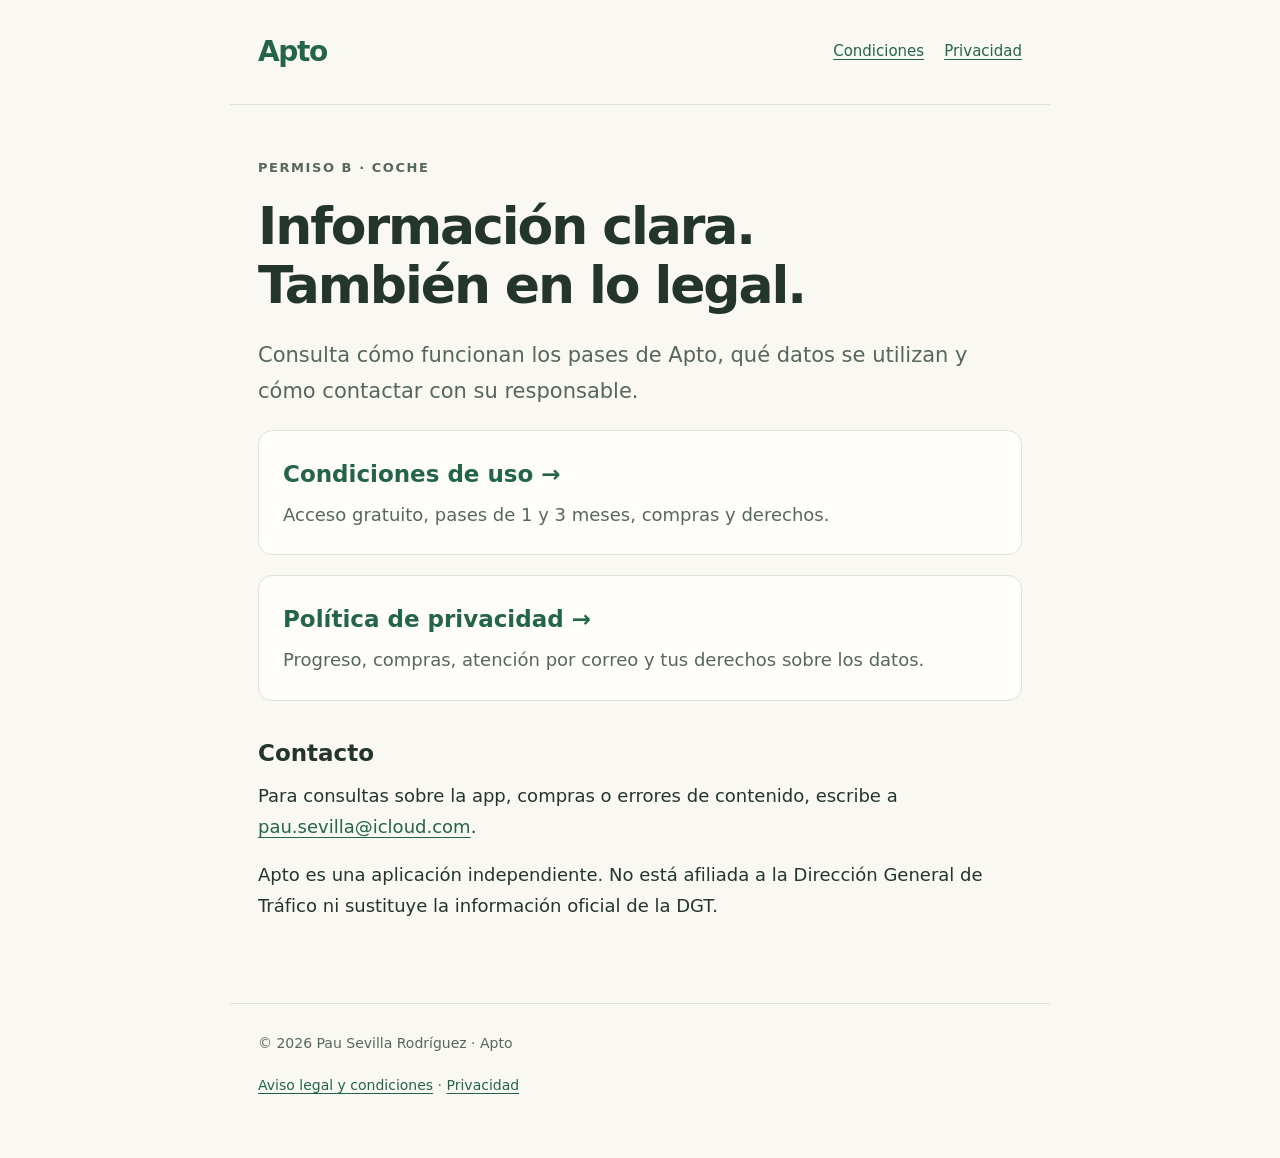
==== index.html @ 0a7f7767 "Publicar Condiciones y Privacidad de Apto (PRD 4.12, 6.11, 8)" ====
<!doctype html>
<html lang="es">
<head>
  <meta charset="utf-8">
  <meta name="viewport" content="width=device-width, initial-scale=1">
  <meta name="description" content="Condiciones de uso, privacidad y contacto de Apto, la app para preparar el teórico del permiso B.">
  <title>Apto · Información legal y contacto</title>
  <link rel="stylesheet" href="estilos.css">
</head>
<body>
  <a class="skip" href="#contenido">Ir al contenido</a>
  <header><a class="brand" href="index.html">Apto</a><nav aria-label="Información legal"><a href="condiciones.html">Condiciones</a><a href="privacidad.html">Privacidad</a></nav></header>
  <main id="contenido">
    <p class="eyebrow">Permiso B · coche</p>
    <h1>Información clara.<br>También en lo legal.</h1>
    <p class="intro">Consulta cómo funcionan los pases de Apto, qué datos se utilizan y cómo contactar con su responsable.</p>
    <a class="card" href="condiciones.html"><strong>Condiciones de uso →</strong><span>Acceso gratuito, pases de 1 y 3 meses, compras y derechos.</span></a>
    <a class="card" href="privacidad.html"><strong>Política de privacidad →</strong><span>Progreso, compras, atención por correo y tus derechos sobre los datos.</span></a>
    <h2>Contacto</h2>
    <p>Para consultas sobre la app, compras o errores de contenido, escribe a <a href="mailto:pau.sevilla@icloud.com">pau.sevilla@icloud.com</a>.</p>
    <p>Apto es una aplicación independiente. No está afiliada a la Dirección General de Tráfico ni sustituye la información oficial de la DGT.</p>
  </main>
  <footer><p>© 2026 Pau Sevilla Rodríguez · Apto</p><p><a href="condiciones.html">Aviso legal y condiciones</a> · <a href="privacidad.html">Privacidad</a></p></footer>
</body>
</html>
---- estilos.css ----
:root { color-scheme: light dark; --paper: #faf8f3; --ink: #23352c; --muted: #57675c; --line: #dce3d9; --accent: #246548; --card: #fffefa; }
* { box-sizing: border-box; }
body { margin: 0; background: var(--paper); color: var(--ink); font: 18px/1.7 system-ui, sans-serif; }
a { color: var(--accent); text-underline-offset: .2em; overflow-wrap: anywhere; }
a:focus-visible { outline: 3px solid var(--accent); outline-offset: 5px; }
.skip { position: absolute; left: 1rem; top: -100px; background: var(--card); padding: .5rem; }
.skip:focus { top: 1rem; }
header, main, footer { max-width: 820px; margin: auto; padding: 28px 28px; }
header { display: flex; align-items: center; justify-content: space-between; gap: 20px; border-bottom: 1px solid var(--line); }
.brand { font-size: 28px; font-weight: 800; letter-spacing: -.05em; text-decoration: none; }
nav { display: flex; flex-wrap: wrap; gap: 8px 20px; font-size: 15px; }
nav a[aria-current="page"] { font-weight: 700; }
main { padding-top: 52px; padding-bottom: 64px; }
.eyebrow { font-size: 13px; font-weight: 700; text-transform: uppercase; letter-spacing: .12em; color: var(--muted); }
h1 { font-size: clamp(34px, 7vw, 52px); line-height: 1.15; letter-spacing: -.04em; margin: 12px 0 22px; }
h2 { font-size: 23px; line-height: 1.3; margin: 38px 0 12px; }
p, ul { margin: 0 0 18px; }
li { margin-bottom: 8px; }
.intro { font-size: 21px; color: var(--muted); }
.date { font-size: 14px; color: var(--muted); }
.card { display: block; background: var(--card); border: 1px solid var(--line); border-radius: 14px; padding: 24px; margin: 20px 0; text-decoration: none; }
.card strong { display: block; font-size: 23px; margin-bottom: 6px; }
.card span { display: block; color: var(--muted); }
.note { padding: 16px 20px; border-left: 4px solid var(--accent); background: var(--card); }
address { font-style: normal; }
footer { border-top: 1px solid var(--line); color: var(--muted); font-size: 14px; padding-bottom: 42px; }
@media (max-width: 480px) { header, main, footer { padding-left: 20px; padding-right: 20px; } header { align-items: flex-start; flex-direction: column; gap: 8px; } main { padding-top: 36px; } }
@media (prefers-color-scheme: dark) { :root { --paper: #18241e; --ink: #edf2eb; --muted: #b7c6bb; --line: #3a4c40; --accent: #92d5ac; --card: #202f26; } }
@media print { header, nav, footer, .skip { display: none; } body { background: white; color: black; font-size: 11pt; } main { max-width: none; padding: 0; } a { color: inherit; } }
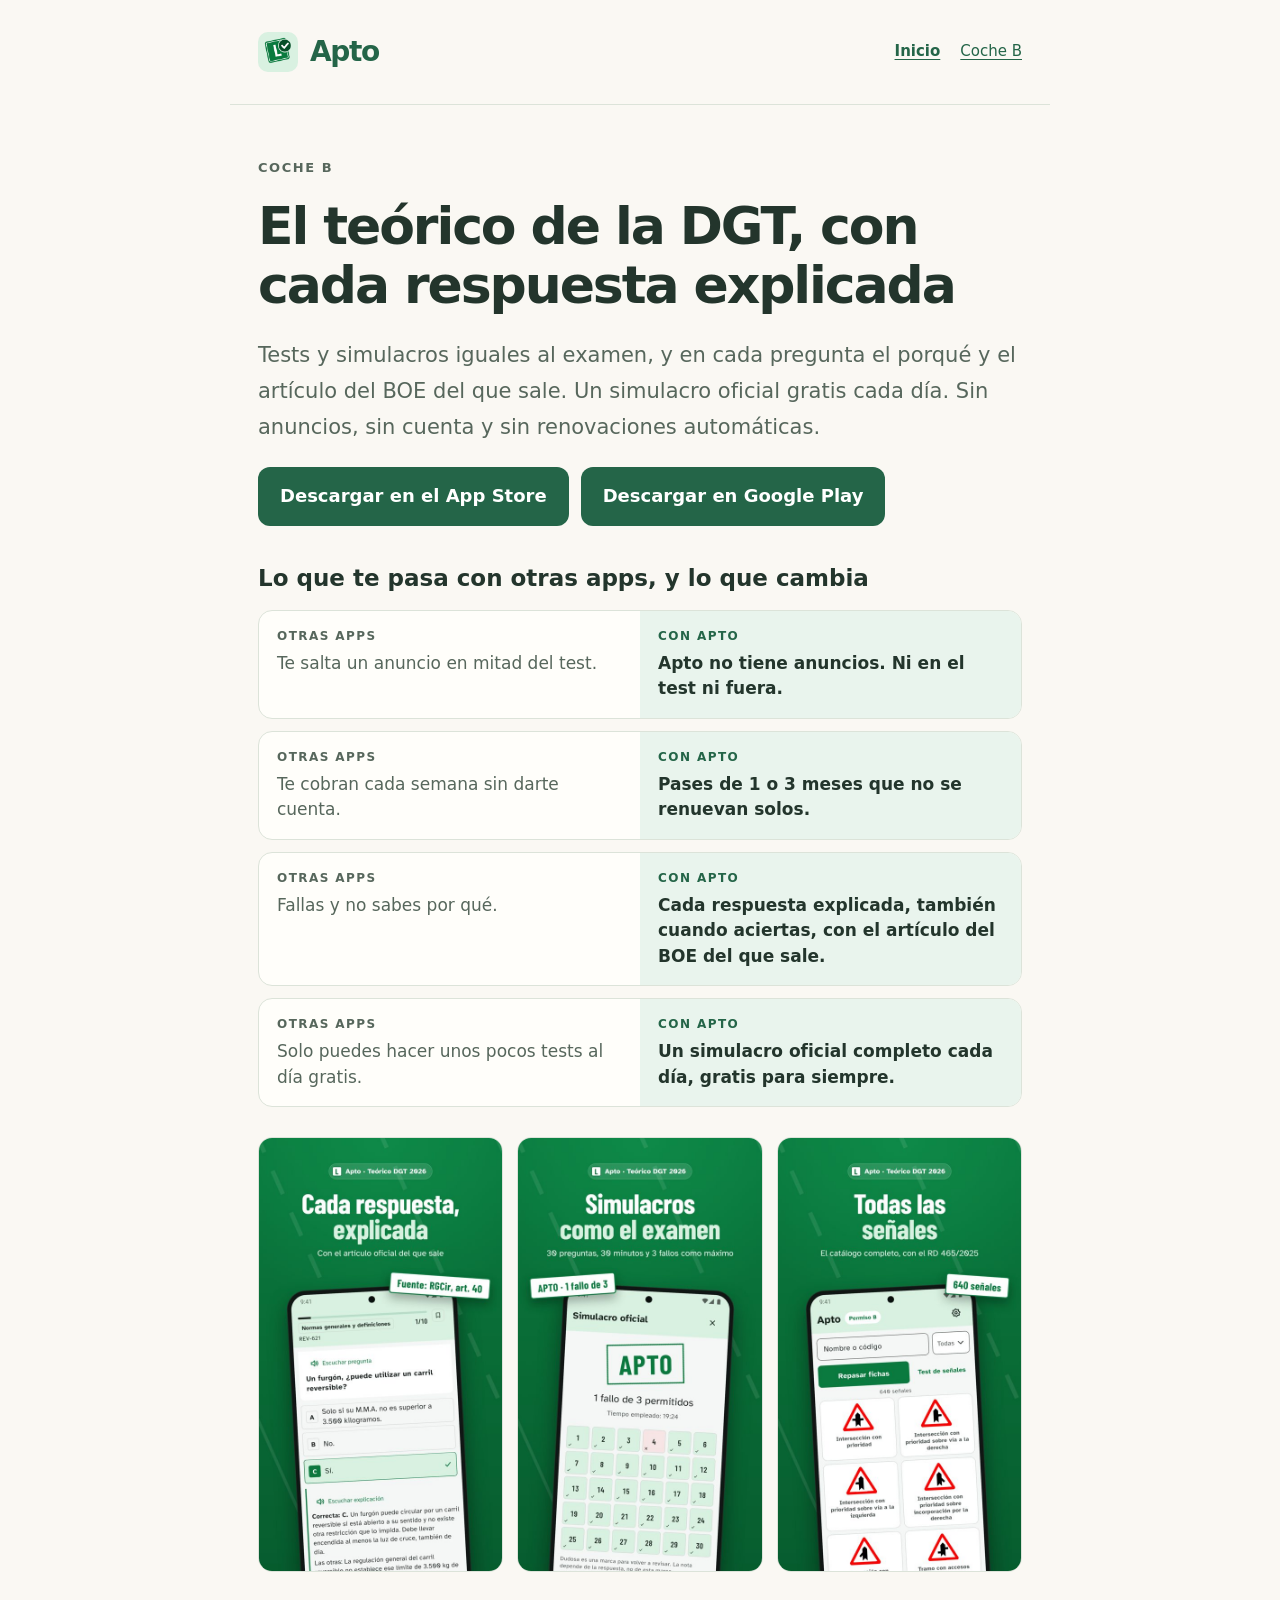
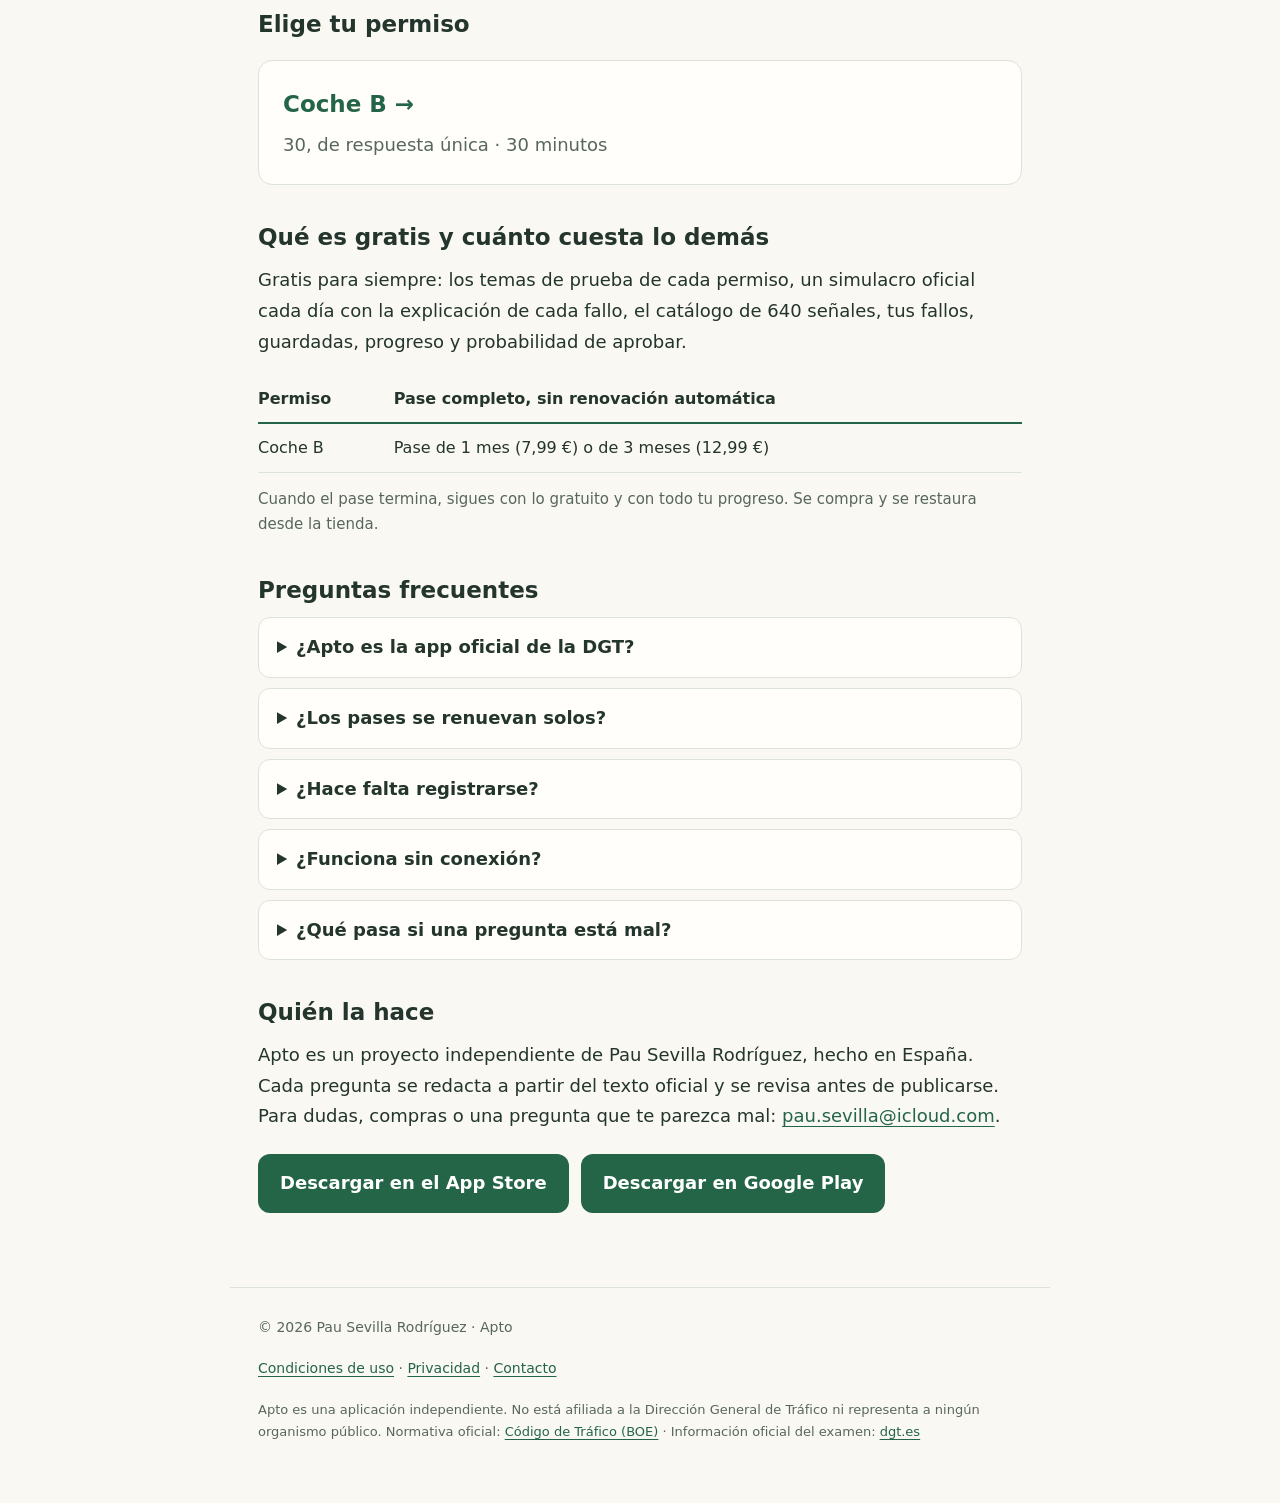
==== commit 389bb9ec: "Portada de producto, pagina del permiso B, sitemap y verificacion de Search Console" ====
--- a/index.html
+++ b/index.html
@@ -3,23 +3,79 @@
 <head>
   <meta charset="utf-8">
   <meta name="viewport" content="width=device-width, initial-scale=1">
-  <meta name="description" content="Condiciones de uso, privacidad y contacto de Apto, la app para preparar el teórico del permiso B.">
-  <title>Apto · Información legal y contacto</title>
+  <meta name="description" content="Test del examen teórico de la DGT del permiso B con más de 1.500 preguntas explicadas y su artículo del BOE. Un simulacro oficial gratis cada día. Sin anuncios, sin cuenta y sin renovación automática.">
+  <title>Apto: test del teórico DGT 2026 con cada respuesta explicada</title>
+  <link rel="canonical" href="https://pausiete7.github.io/apto-legal/">
+  <meta property="og:type" content="website">
+  <meta property="og:site_name" content="Apto">
+  <meta property="og:locale" content="es_ES">
+  <meta property="og:title" content="Apto: test del teórico DGT 2026 con cada respuesta explicada">
+  <meta property="og:description" content="Test del examen teórico de la DGT del permiso B con más de 1.500 preguntas explicadas y su artículo del BOE. Un simulacro oficial gratis cada día. Sin anuncios, sin cuenta y sin renovación automática.">
+  <meta property="og:url" content="https://pausiete7.github.io/apto-legal/">
+  <meta property="og:image" content="https://pausiete7.github.io/apto-legal/og.png">
+  <meta property="og:image:width" content="1024">
+  <meta property="og:image:height" content="500">
+  <meta name="twitter:card" content="summary_large_image">
+  <meta name="apple-itunes-app" content="app-id=6813851821">
+  <link rel="icon" href="icono.png">
+  <link rel="apple-touch-icon" href="icono.png">
   <link rel="stylesheet" href="estilos.css">
+  <script type="application/ld+json">{"@context": "https://schema.org", "@type": "MobileApplication", "name": "Apto: Teorico DGT 2026", "operatingSystem": "iOS, Android", "applicationCategory": "EducationalApplication", "inLanguage": "es", "description": "Test del examen teórico de la DGT del permiso B con más de 1.500 preguntas explicadas y su artículo del BOE. Un simulacro oficial gratis cada día. Sin anuncios, sin cuenta y sin renovación automática.", "url": "https://pausiete7.github.io/apto-legal/", "image": "https://pausiete7.github.io/apto-legal/icono.png", "author": {"@type": "Person", "name": "Pau Sevilla Rodríguez"}, "offers": {"@type": "Offer", "price": "0", "priceCurrency": "EUR"}, "sameAs": ["https://apps.apple.com/es/app/id6813851821", "https://play.google.com/store/apps/details?id=es.impulsit.apto"]}</script>
+  <script type="application/ld+json">{"@context": "https://schema.org", "@type": "FAQPage", "mainEntity": [{"@type": "Question", "name": "¿Apto es la app oficial de la DGT?", "acceptedAnswer": {"@type": "Answer", "text": "No. Apto es una aplicación independiente, sin relación con la Dirección General de Tráfico. Las preguntas se basan en la normativa oficial publicada en el BOE y cada una cita su fuente."}}, {"@type": "Question", "name": "¿Los pases se renuevan solos?", "acceptedAnswer": {"@type": "Answer", "text": "No. Pagas una vez un pase de 1 o 3 meses y, cuando termina, sigues con lo gratuito y con todo tu progreso. No hay suscripción semanal ni cargos sorpresa."}}, {"@type": "Question", "name": "¿Hace falta registrarse?", "acceptedAnswer": {"@type": "Answer", "text": "No. Apto no pide correo, teléfono ni DNI. Abres la app y empiezas."}}, {"@type": "Question", "name": "¿Funciona sin conexión?", "acceptedAnswer": {"@type": "Answer", "text": "Sí. Todas las preguntas, explicaciones y señales van dentro de la app; puedes estudiar en el metro o sin cobertura."}}, {"@type": "Question", "name": "¿Qué pasa si una pregunta está mal?", "acceptedAnswer": {"@type": "Answer", "text": "La reportas desde la propia pregunta. Se revisa, se corrige en el paquete del martes siguiente y en la app ves cuándo se ha corregido."}}]}</script>
 </head>
 <body>
   <a class="skip" href="#contenido">Ir al contenido</a>
-  <header><a class="brand" href="index.html">Apto</a><nav aria-label="Información legal"><a href="condiciones.html">Condiciones</a><a href="privacidad.html">Privacidad</a></nav></header>
+  <header><a class="brand" href="index.html"><img src="icono.png" alt="" width="40" height="40">Apto</a><nav aria-label="Secciones"><a href="index.html" aria-current="page">Inicio</a><a href="test-dgt-permiso-b/">Coche B</a></nav></header>
   <main id="contenido">
-    <p class="eyebrow">Permiso B · coche</p>
-    <h1>Información clara.<br>También en lo legal.</h1>
-    <p class="intro">Consulta cómo funcionan los pases de Apto, qué datos se utilizan y cómo contactar con su responsable.</p>
-    <a class="card" href="condiciones.html"><strong>Condiciones de uso →</strong><span>Acceso gratuito, pases de 1 y 3 meses, compras y derechos.</span></a>
-    <a class="card" href="privacidad.html"><strong>Política de privacidad →</strong><span>Progreso, compras, atención por correo y tus derechos sobre los datos.</span></a>
-    <h2>Contacto</h2>
-    <p>Para consultas sobre la app, compras o errores de contenido, escribe a <a href="mailto:pau.sevilla@icloud.com">pau.sevilla@icloud.com</a>.</p>
-    <p>Apto es una aplicación independiente. No está afiliada a la Dirección General de Tráfico ni sustituye la información oficial de la DGT.</p>
+    <section class="hero">
+      <p class="eyebrow">Coche B</p>
+      <h1>El teórico de la DGT, con cada respuesta explicada</h1>
+      <p class="intro">Tests y simulacros iguales al examen, y en cada pregunta el porqué y el artículo del BOE del que sale. Un simulacro oficial gratis cada día. Sin anuncios, sin cuenta y sin renovaciones automáticas.</p>
+      <p class="tiendas"><a class="tienda" href="https://apps.apple.com/es/app/id6813851821?pt=913289&amp;ct=web&amp;mt=8">Descargar en el App Store</a><a class="tienda" href="https://play.google.com/store/apps/details?id=es.impulsit.apto&amp;referrer=utm_source%3Dweb%26utm_medium%3Dweb">Descargar en Google Play</a></p>
+    </section>
+
+    <h2>Lo que te pasa con otras apps, y lo que cambia</h2>
+    <div class="pares">
+      <div class="par"><p class="hoy">Te salta un anuncio en mitad del test.</p><p class="con">Apto no tiene anuncios. Ni en el test ni fuera.</p></div>
+      <div class="par"><p class="hoy">Te cobran cada semana sin darte cuenta.</p><p class="con">Pases de 1 o 3 meses que no se renuevan solos.</p></div>
+      <div class="par"><p class="hoy">Fallas y no sabes por qué.</p><p class="con">Cada respuesta explicada, también cuando aciertas, con el artículo del BOE del que sale.</p></div>
+      <div class="par"><p class="hoy">Solo puedes hacer unos pocos tests al día gratis.</p><p class="con">Un simulacro oficial completo cada día, gratis para siempre.</p></div>
+    </div>
+
+    <div class="capturas">
+      <img src="captura-pregunta.jpg" alt="Pregunta explicada con el artículo del BOE del que sale" width="540" height="1170" loading="lazy">
+      <img src="captura-apto.jpg" alt="Resultado APTO de un simulacro con el detalle de cada fallo" width="540" height="1170" loading="lazy">
+      <img src="captura-senales.jpg" alt="Catálogo de señales con su significado" width="540" height="1170" loading="lazy">
+    </div>
+
+    <h2>Elige tu permiso</h2>
+    <div class="permisos">
+      <a class="card" href="test-dgt-permiso-b/"><strong>Coche B →</strong><span>30, de respuesta única · 30 minutos</span></a>
+    </div>
+
+    <h2>Qué es gratis y cuánto cuesta lo demás</h2>
+    <p>Gratis para siempre: los temas de prueba de cada permiso, un simulacro oficial cada día con la explicación de cada fallo, el catálogo de 640 señales, tus fallos, guardadas, progreso y probabilidad de aprobar.</p>
+    <table class="planes">
+      <thead><tr><th>Permiso</th><th>Pase completo, sin renovación automática</th></tr></thead>
+      <tbody>
+        <tr><td>Coche B</td><td>Pase de 1 mes (7,99 €) o de 3 meses (12,99 €)</td></tr>
+      </tbody>
+    </table>
+    <p class="nota">Cuando el pase termina, sigues con lo gratuito y con todo tu progreso. Se compra y se restaura desde la tienda.</p>
+
+    <h2>Preguntas frecuentes</h2>
+    <div class="faq">
+      <details><summary>¿Apto es la app oficial de la DGT?</summary><p>No. Apto es una aplicación independiente, sin relación con la Dirección General de Tráfico. Las preguntas se basan en la normativa oficial publicada en el BOE y cada una cita su fuente.</p></details>
+      <details><summary>¿Los pases se renuevan solos?</summary><p>No. Pagas una vez un pase de 1 o 3 meses y, cuando termina, sigues con lo gratuito y con todo tu progreso. No hay suscripción semanal ni cargos sorpresa.</p></details>
+      <details><summary>¿Hace falta registrarse?</summary><p>No. Apto no pide correo, teléfono ni DNI. Abres la app y empiezas.</p></details>
+      <details><summary>¿Funciona sin conexión?</summary><p>Sí. Todas las preguntas, explicaciones y señales van dentro de la app; puedes estudiar en el metro o sin cobertura.</p></details>
+      <details><summary>¿Qué pasa si una pregunta está mal?</summary><p>La reportas desde la propia pregunta. Se revisa, se corrige en el paquete del martes siguiente y en la app ves cuándo se ha corregido.</p></details>
+    </div>
+
+    <h2>Quién la hace</h2>
+    <p>Apto es un proyecto independiente de Pau Sevilla Rodríguez, hecho en España. Cada pregunta se redacta a partir del texto oficial y se revisa antes de publicarse. Para dudas, compras o una pregunta que te parezca mal: <a href="mailto:pau.sevilla@icloud.com">pau.sevilla@icloud.com</a>.</p>
+    <p class="tiendas"><a class="tienda" href="https://apps.apple.com/es/app/id6813851821?pt=913289&amp;ct=web&amp;mt=8">Descargar en el App Store</a><a class="tienda" href="https://play.google.com/store/apps/details?id=es.impulsit.apto&amp;referrer=utm_source%3Dweb%26utm_medium%3Dweb">Descargar en Google Play</a></p>
   </main>
-  <footer><p>© 2026 Pau Sevilla Rodríguez · Apto</p><p><a href="condiciones.html">Aviso legal y condiciones</a> · <a href="privacidad.html">Privacidad</a></p></footer>
+  <footer><p>© 2026 Pau Sevilla Rodríguez · Apto</p><p><a href="condiciones.html">Condiciones de uso</a> · <a href="privacidad.html">Privacidad</a> · <a href="mailto:pau.sevilla@icloud.com">Contacto</a></p><p>Apto es una aplicación independiente. No está afiliada a la Dirección General de Tráfico ni representa a ningún organismo público. Normativa oficial: <a href="https://www.boe.es/biblioteca_juridica/codigos/codigo.php?id=020_Codigo_de_Trafico_y_Seguridad_Vial" rel="nofollow">Código de Tráfico (BOE)</a> · Información oficial del examen: <a href="https://www.dgt.es" rel="nofollow">dgt.es</a></p></footer>
 </body>
 </html>
--- a/estilos.css
+++ b/estilos.css
@@ -27,3 +27,30 @@
 @media (max-width: 480px) { header, main, footer { padding-left: 20px; padding-right: 20px; } header { align-items: flex-start; flex-direction: column; gap: 8px; } main { padding-top: 36px; } }
 @media (prefers-color-scheme: dark) { :root { --paper: #18241e; --ink: #edf2eb; --muted: #b7c6bb; --line: #3a4c40; --accent: #92d5ac; --card: #202f26; } }
 @media print { header, nav, footer, .skip { display: none; } body { background: white; color: black; font-size: 11pt; } main { max-width: none; padding: 0; } a { color: inherit; } }
+
+.brand { display: flex; align-items: center; gap: 12px; }
+.brand img { border-radius: 10px; }
+.hero { margin: 0 0 30px; }
+.tiendas { display: flex; flex-wrap: wrap; gap: 12px; margin: 22px 0 10px; }
+.tienda { display: inline-block; background: var(--accent); color: #fff; font-weight: 700; text-decoration: none; padding: 14px 22px; border-radius: 12px; }
+.pares { display: grid; gap: 12px; margin: 16px 0 30px; }
+.par { display: grid; grid-template-columns: 1fr 1fr; background: var(--card); border: 1px solid var(--line); border-radius: 14px; overflow: hidden; }
+.par p { margin: 0; padding: 16px 18px; font-size: 17px; line-height: 1.5; }
+.hoy { color: var(--muted); }
+.hoy::before { content: "Otras apps"; display: block; font-size: 12px; font-weight: 700; letter-spacing: .12em; text-transform: uppercase; margin-bottom: 6px; }
+.con { background: #e9f4ed; font-weight: 600; }
+.con::before { content: "Con Apto"; display: block; font-size: 12px; font-weight: 700; letter-spacing: .12em; text-transform: uppercase; color: var(--accent); margin-bottom: 6px; }
+.capturas { display: grid; grid-template-columns: repeat(3, 1fr); gap: 14px; margin: 30px 0; }
+.capturas img { width: 100%; height: auto; border-radius: 14px; border: 1px solid var(--line); }
+.planes, .datos { width: 100%; border-collapse: collapse; font-size: 16px; margin: 10px 0 14px; }
+.planes th, .planes td, .datos th, .datos td { text-align: left; vertical-align: top; padding: 10px 12px 10px 0; border-bottom: 1px solid var(--line); }
+.planes th { border-bottom: 2px solid var(--accent); }
+.datos th { width: 34%; color: var(--muted); font-weight: 600; }
+.nota { font-size: 15px; color: var(--muted); }
+.faq details { background: var(--card); border: 1px solid var(--line); border-radius: 12px; padding: 14px 18px; margin: 0 0 10px; }
+.faq summary { cursor: pointer; font-weight: 700; }
+.faq details p { margin: 10px 0 0; color: var(--muted); }
+.migas { font-size: 14px; color: var(--muted); margin: 0 0 16px; }
+footer p:last-child { font-size: 13px; }
+@media (max-width: 720px) { .par { grid-template-columns: 1fr; } .capturas { grid-template-columns: 1fr; max-width: 340px; } }
+@media (prefers-color-scheme: dark) { .con { background: #23392c; } .tienda { color: #10251a; } }
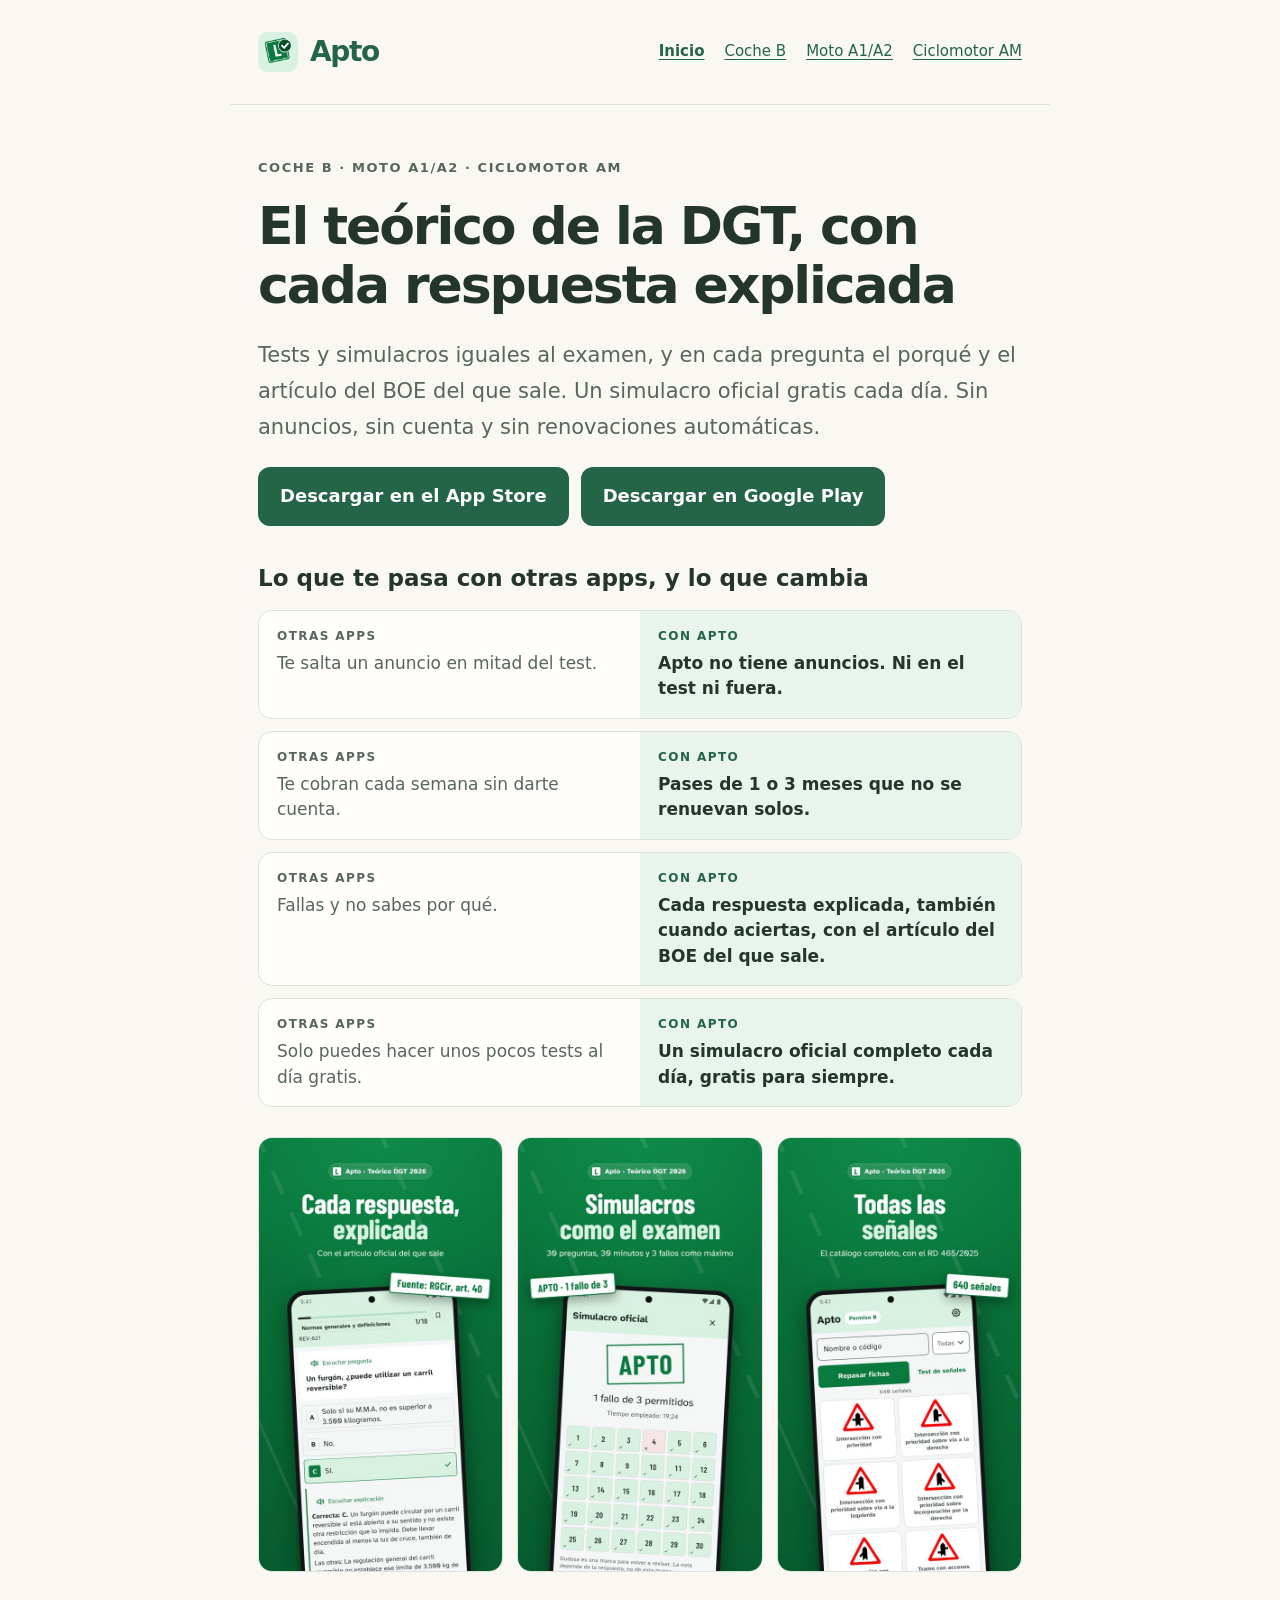
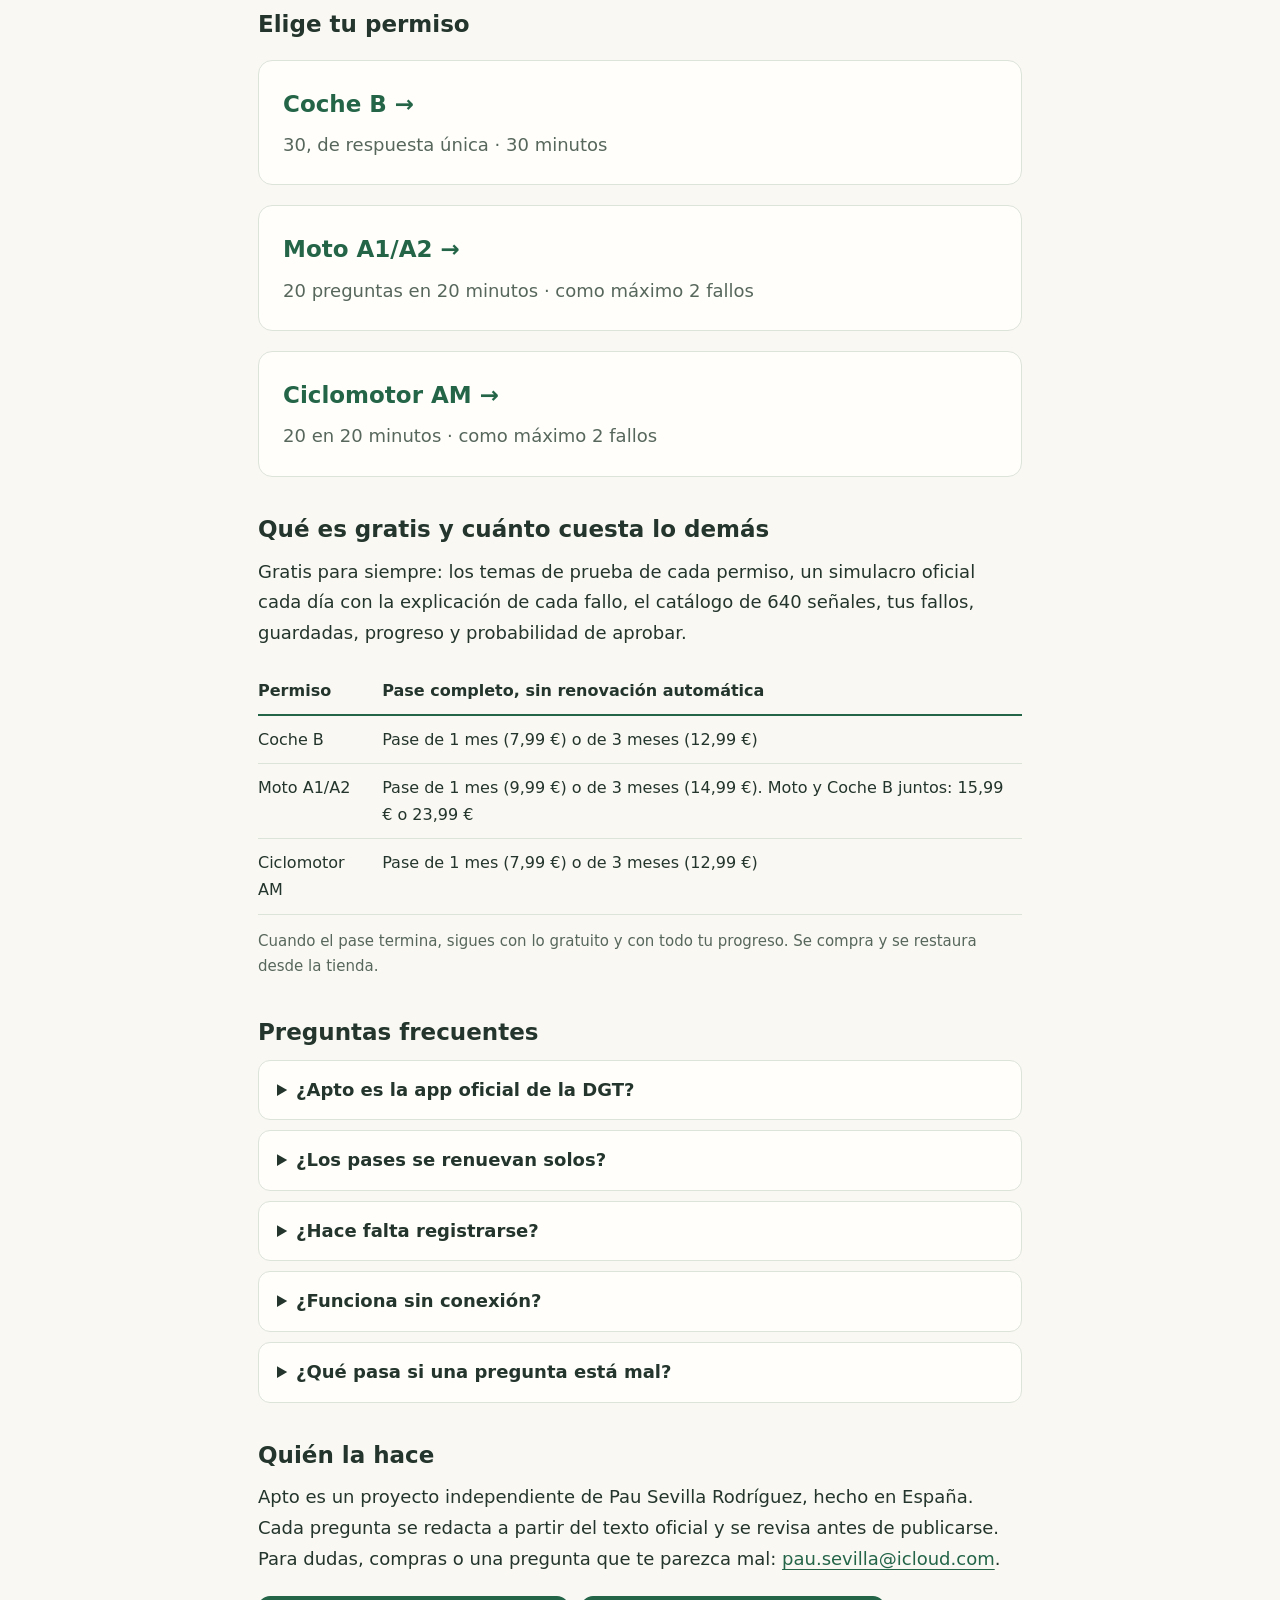
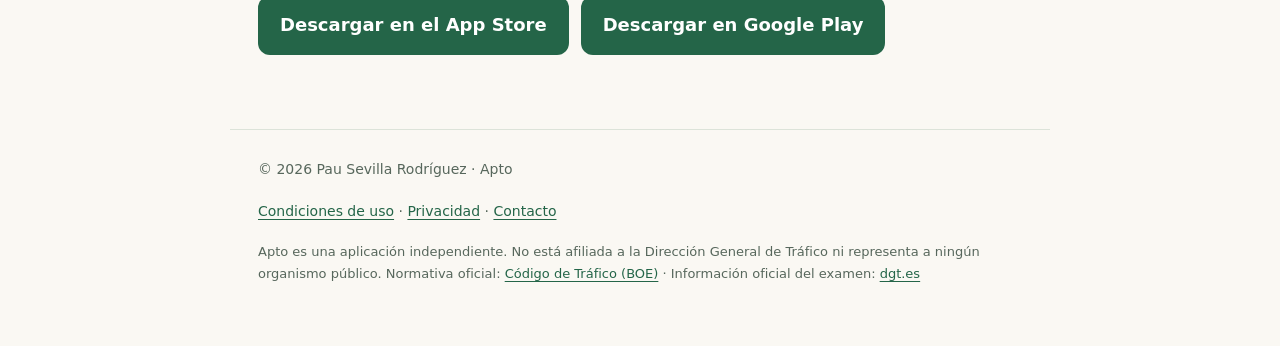
==== commit 51a408dc: "Paginas de moto A1/A2 y ciclomotor AM, portada y sitemap con los tres permisos (1.1)" ====
--- a/index.html
+++ b/index.html
@@ -3,14 +3,14 @@
 <head>
   <meta charset="utf-8">
   <meta name="viewport" content="width=device-width, initial-scale=1">
-  <meta name="description" content="Test del examen teórico de la DGT del permiso B con más de 1.500 preguntas explicadas y su artículo del BOE. Un simulacro oficial gratis cada día. Sin anuncios, sin cuenta y sin renovación automática.">
+  <meta name="description" content="Test del examen teórico de la DGT (Coche B · Moto A1/A2 · Ciclomotor AM) con cada pregunta explicada y su artículo del BOE. Un simulacro oficial gratis cada día. Sin anuncios, sin cuenta y sin renovación automática.">
   <title>Apto: test del teórico DGT 2026 con cada respuesta explicada</title>
   <link rel="canonical" href="https://pausiete7.github.io/apto-legal/">
   <meta property="og:type" content="website">
   <meta property="og:site_name" content="Apto">
   <meta property="og:locale" content="es_ES">
   <meta property="og:title" content="Apto: test del teórico DGT 2026 con cada respuesta explicada">
-  <meta property="og:description" content="Test del examen teórico de la DGT del permiso B con más de 1.500 preguntas explicadas y su artículo del BOE. Un simulacro oficial gratis cada día. Sin anuncios, sin cuenta y sin renovación automática.">
+  <meta property="og:description" content="Test del examen teórico de la DGT (Coche B · Moto A1/A2 · Ciclomotor AM) con cada pregunta explicada y su artículo del BOE. Un simulacro oficial gratis cada día. Sin anuncios, sin cuenta y sin renovación automática.">
   <meta property="og:url" content="https://pausiete7.github.io/apto-legal/">
   <meta property="og:image" content="https://pausiete7.github.io/apto-legal/og.png">
   <meta property="og:image:width" content="1024">
@@ -20,15 +20,15 @@
   <link rel="icon" href="icono.png">
   <link rel="apple-touch-icon" href="icono.png">
   <link rel="stylesheet" href="estilos.css">
-  <script type="application/ld+json">{"@context": "https://schema.org", "@type": "MobileApplication", "name": "Apto: Teorico DGT 2026", "operatingSystem": "iOS, Android", "applicationCategory": "EducationalApplication", "inLanguage": "es", "description": "Test del examen teórico de la DGT del permiso B con más de 1.500 preguntas explicadas y su artículo del BOE. Un simulacro oficial gratis cada día. Sin anuncios, sin cuenta y sin renovación automática.", "url": "https://pausiete7.github.io/apto-legal/", "image": "https://pausiete7.github.io/apto-legal/icono.png", "author": {"@type": "Person", "name": "Pau Sevilla Rodríguez"}, "offers": {"@type": "Offer", "price": "0", "priceCurrency": "EUR"}, "sameAs": ["https://apps.apple.com/es/app/id6813851821", "https://play.google.com/store/apps/details?id=es.impulsit.apto"]}</script>
+  <script type="application/ld+json">{"@context": "https://schema.org", "@type": "MobileApplication", "name": "Apto: Teorico DGT 2026", "operatingSystem": "iOS, Android", "applicationCategory": "EducationalApplication", "inLanguage": "es", "description": "Test del examen teórico de la DGT (Coche B · Moto A1/A2 · Ciclomotor AM) con cada pregunta explicada y su artículo del BOE. Un simulacro oficial gratis cada día. Sin anuncios, sin cuenta y sin renovación automática.", "url": "https://pausiete7.github.io/apto-legal/", "image": "https://pausiete7.github.io/apto-legal/icono.png", "author": {"@type": "Person", "name": "Pau Sevilla Rodríguez"}, "offers": {"@type": "Offer", "price": "0", "priceCurrency": "EUR"}, "sameAs": ["https://apps.apple.com/es/app/id6813851821", "https://play.google.com/store/apps/details?id=es.impulsit.apto"]}</script>
   <script type="application/ld+json">{"@context": "https://schema.org", "@type": "FAQPage", "mainEntity": [{"@type": "Question", "name": "¿Apto es la app oficial de la DGT?", "acceptedAnswer": {"@type": "Answer", "text": "No. Apto es una aplicación independiente, sin relación con la Dirección General de Tráfico. Las preguntas se basan en la normativa oficial publicada en el BOE y cada una cita su fuente."}}, {"@type": "Question", "name": "¿Los pases se renuevan solos?", "acceptedAnswer": {"@type": "Answer", "text": "No. Pagas una vez un pase de 1 o 3 meses y, cuando termina, sigues con lo gratuito y con todo tu progreso. No hay suscripción semanal ni cargos sorpresa."}}, {"@type": "Question", "name": "¿Hace falta registrarse?", "acceptedAnswer": {"@type": "Answer", "text": "No. Apto no pide correo, teléfono ni DNI. Abres la app y empiezas."}}, {"@type": "Question", "name": "¿Funciona sin conexión?", "acceptedAnswer": {"@type": "Answer", "text": "Sí. Todas las preguntas, explicaciones y señales van dentro de la app; puedes estudiar en el metro o sin cobertura."}}, {"@type": "Question", "name": "¿Qué pasa si una pregunta está mal?", "acceptedAnswer": {"@type": "Answer", "text": "La reportas desde la propia pregunta. Se revisa, se corrige en el paquete del martes siguiente y en la app ves cuándo se ha corregido."}}]}</script>
 </head>
 <body>
   <a class="skip" href="#contenido">Ir al contenido</a>
-  <header><a class="brand" href="index.html"><img src="icono.png" alt="" width="40" height="40">Apto</a><nav aria-label="Secciones"><a href="index.html" aria-current="page">Inicio</a><a href="test-dgt-permiso-b/">Coche B</a></nav></header>
+  <header><a class="brand" href="index.html"><img src="icono.png" alt="" width="40" height="40">Apto</a><nav aria-label="Secciones"><a href="index.html" aria-current="page">Inicio</a><a href="test-dgt-permiso-b/">Coche B</a><a href="test-moto-a1-a2/">Moto A1/A2</a><a href="test-ciclomotor-am/">Ciclomotor AM</a></nav></header>
   <main id="contenido">
     <section class="hero">
-      <p class="eyebrow">Coche B</p>
+      <p class="eyebrow">Coche B · Moto A1/A2 · Ciclomotor AM</p>
       <h1>El teórico de la DGT, con cada respuesta explicada</h1>
       <p class="intro">Tests y simulacros iguales al examen, y en cada pregunta el porqué y el artículo del BOE del que sale. Un simulacro oficial gratis cada día. Sin anuncios, sin cuenta y sin renovaciones automáticas.</p>
       <p class="tiendas"><a class="tienda" href="https://apps.apple.com/es/app/id6813851821?pt=913289&amp;ct=web&amp;mt=8">Descargar en el App Store</a><a class="tienda" href="https://play.google.com/store/apps/details?id=es.impulsit.apto&amp;referrer=utm_source%3Dweb%26utm_medium%3Dweb">Descargar en Google Play</a></p>
@@ -51,6 +51,8 @@
     <h2>Elige tu permiso</h2>
     <div class="permisos">
       <a class="card" href="test-dgt-permiso-b/"><strong>Coche B →</strong><span>30, de respuesta única · 30 minutos</span></a>
+      <a class="card" href="test-moto-a1-a2/"><strong>Moto A1/A2 →</strong><span>20 preguntas en 20 minutos · como máximo 2 fallos</span></a>
+      <a class="card" href="test-ciclomotor-am/"><strong>Ciclomotor AM →</strong><span>20 en 20 minutos · como máximo 2 fallos</span></a>
     </div>
 
     <h2>Qué es gratis y cuánto cuesta lo demás</h2>
@@ -59,6 +61,8 @@
       <thead><tr><th>Permiso</th><th>Pase completo, sin renovación automática</th></tr></thead>
       <tbody>
         <tr><td>Coche B</td><td>Pase de 1 mes (7,99 €) o de 3 meses (12,99 €)</td></tr>
+        <tr><td>Moto A1/A2</td><td>Pase de 1 mes (9,99 €) o de 3 meses (14,99 €). Moto y Coche B juntos: 15,99 € o 23,99 €</td></tr>
+        <tr><td>Ciclomotor AM</td><td>Pase de 1 mes (7,99 €) o de 3 meses (12,99 €)</td></tr>
       </tbody>
     </table>
     <p class="nota">Cuando el pase termina, sigues con lo gratuito y con todo tu progreso. Se compra y se restaura desde la tienda.</p>
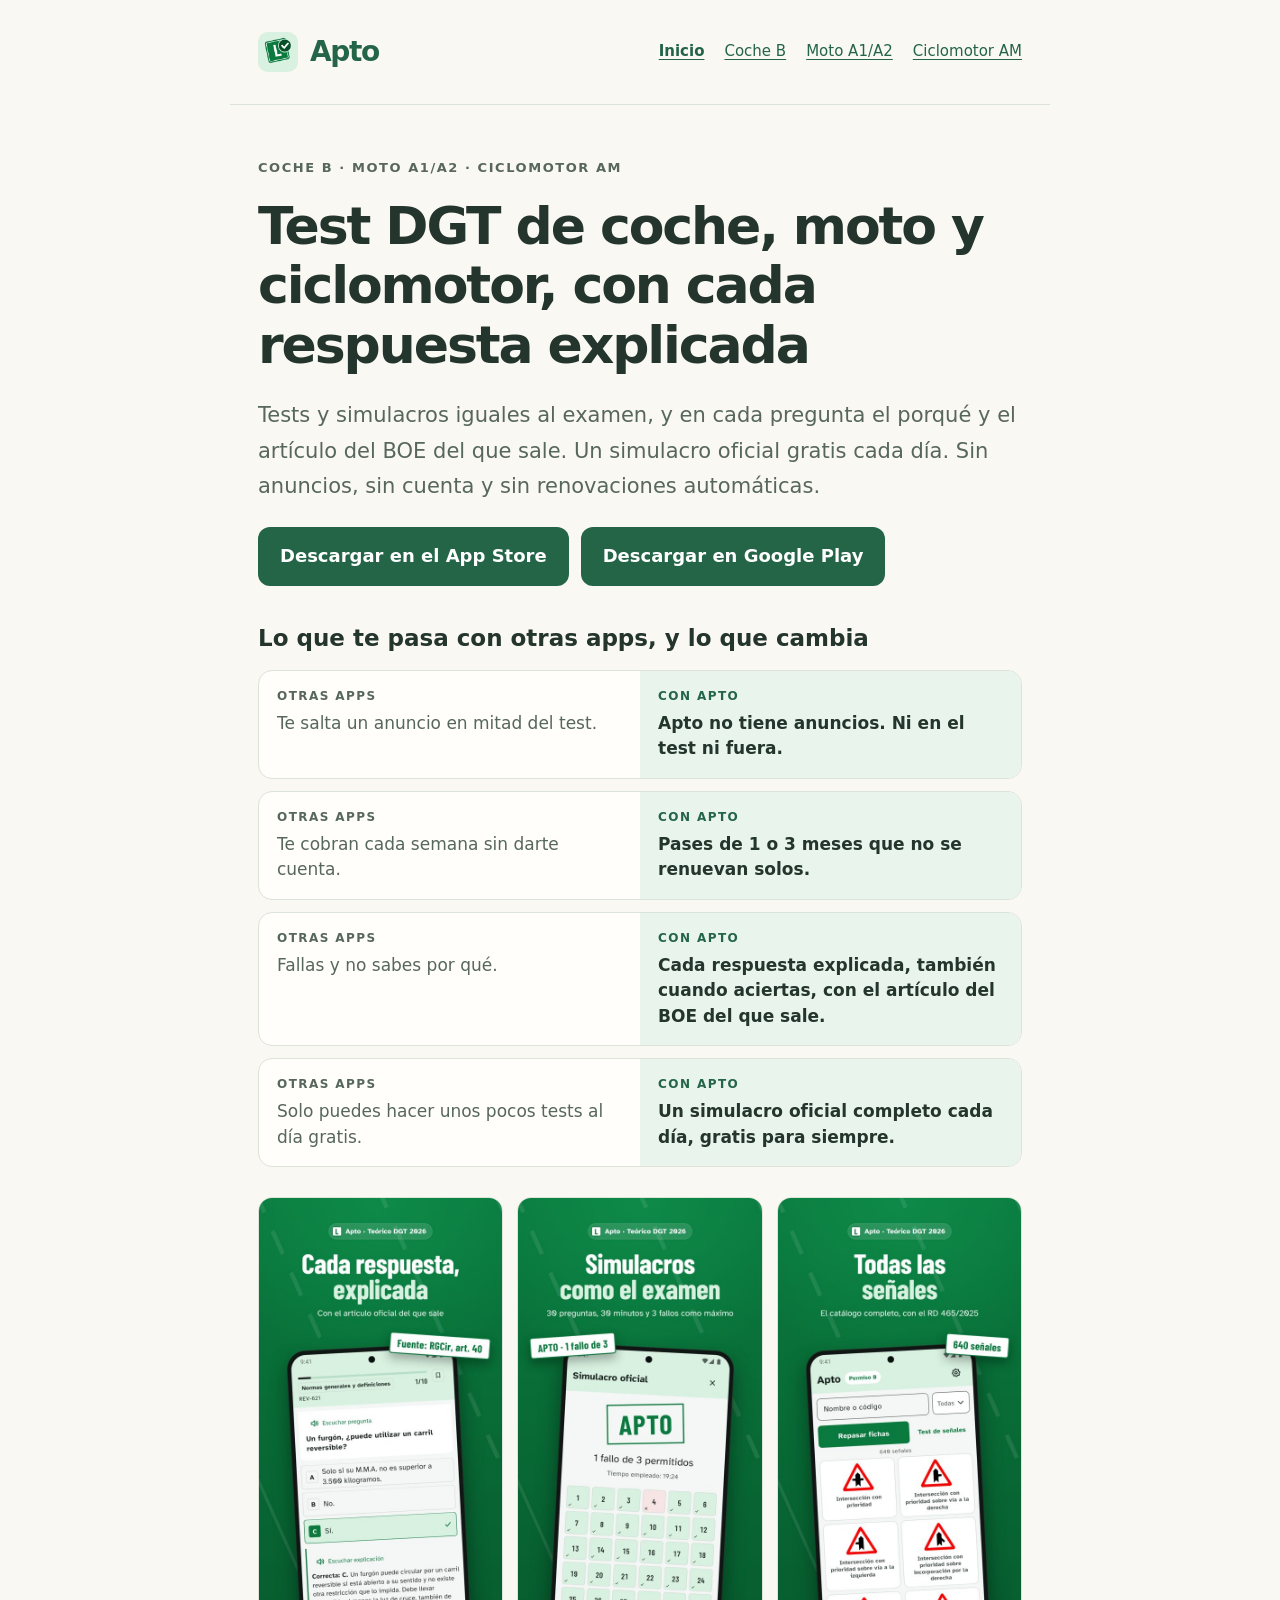
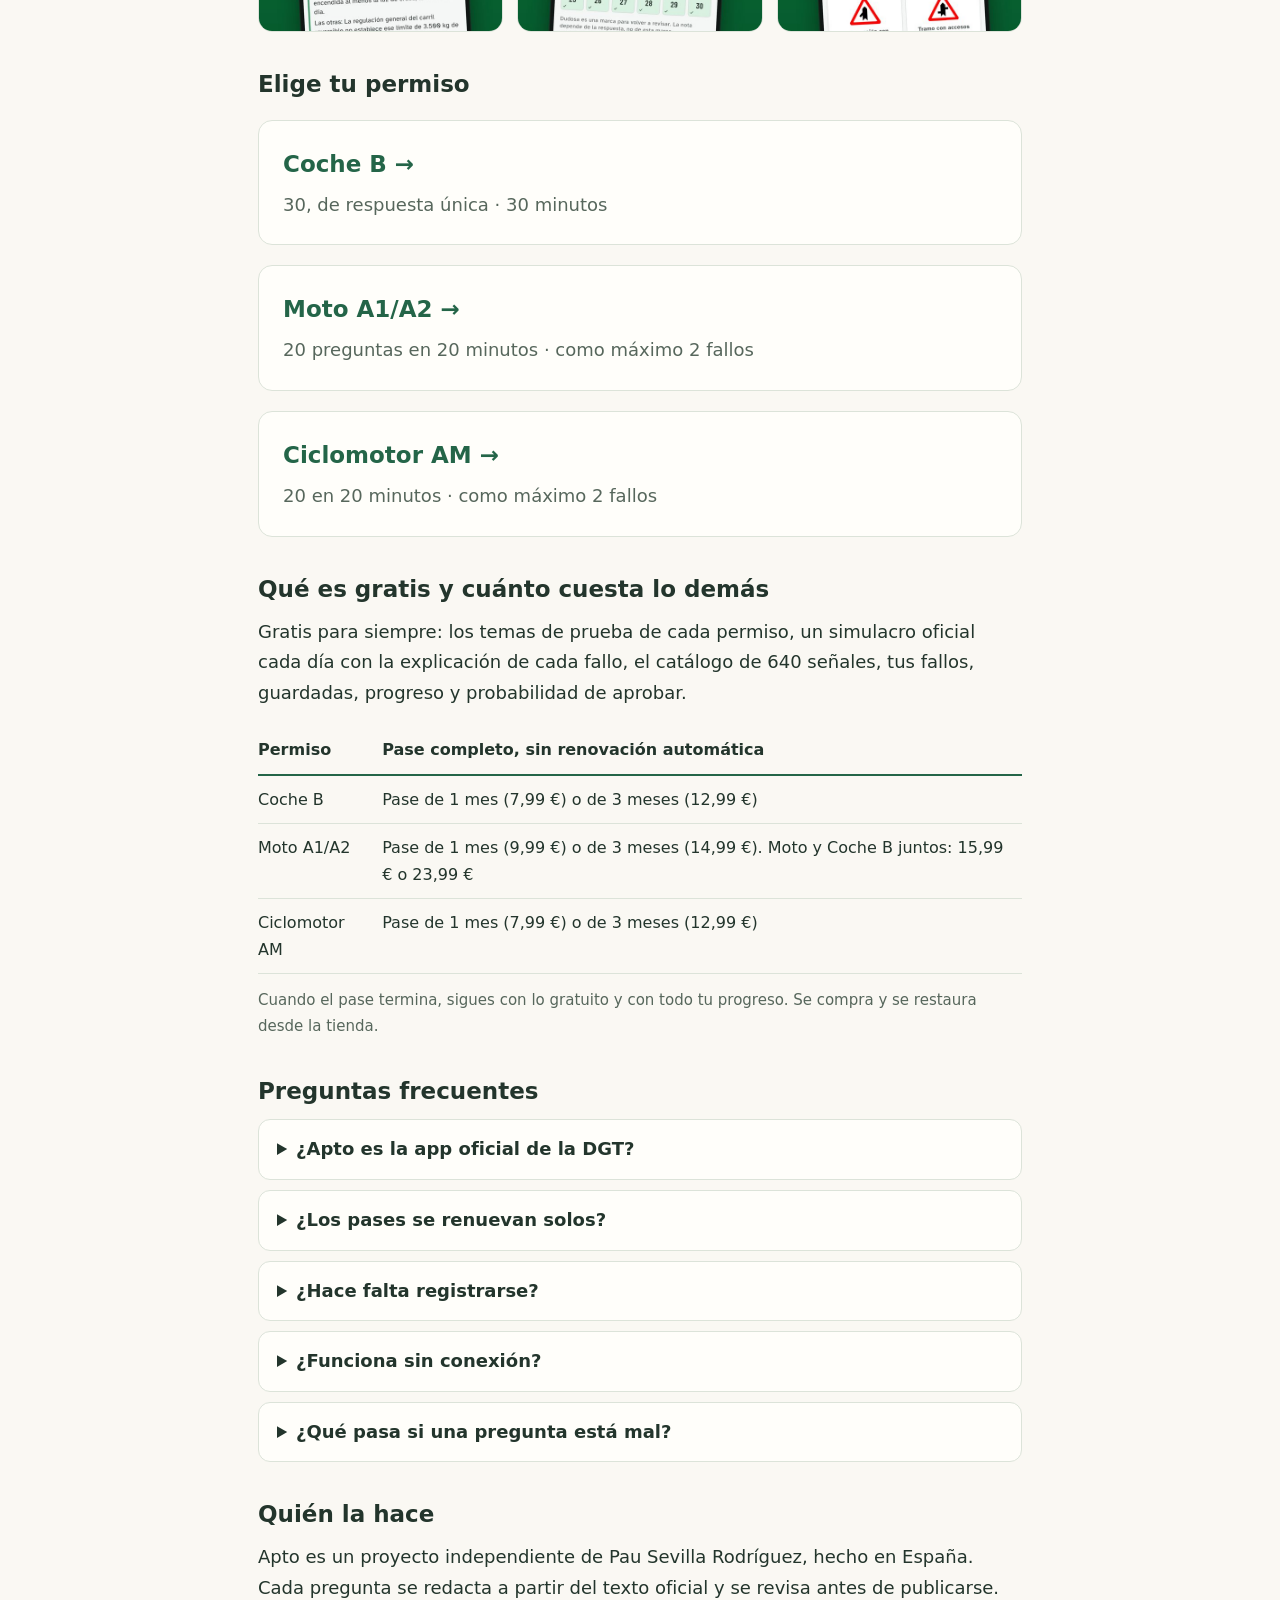
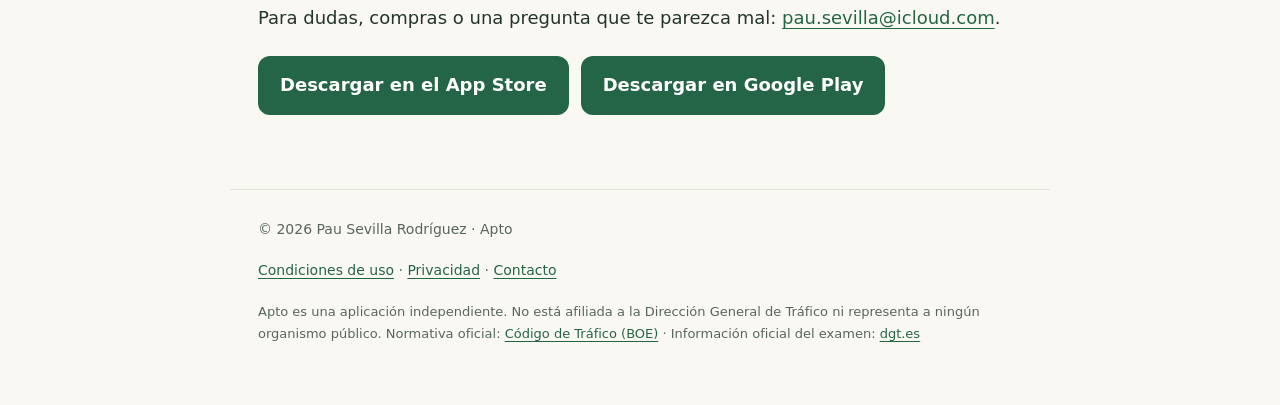
==== commit e09f3c72: "Portada con el nombre nuevo de la app (Test DGT coche y moto)" ====
--- a/index.html
+++ b/index.html
@@ -4,12 +4,12 @@
   <meta charset="utf-8">
   <meta name="viewport" content="width=device-width, initial-scale=1">
   <meta name="description" content="Test del examen teórico de la DGT (Coche B · Moto A1/A2 · Ciclomotor AM) con cada pregunta explicada y su artículo del BOE. Un simulacro oficial gratis cada día. Sin anuncios, sin cuenta y sin renovación automática.">
-  <title>Apto: test del teórico DGT 2026 con cada respuesta explicada</title>
+  <title>Apto: Test DGT de coche, moto y ciclomotor 2026, con cada respuesta explicada</title>
   <link rel="canonical" href="https://pausiete7.github.io/apto-legal/">
   <meta property="og:type" content="website">
   <meta property="og:site_name" content="Apto">
   <meta property="og:locale" content="es_ES">
-  <meta property="og:title" content="Apto: test del teórico DGT 2026 con cada respuesta explicada">
+  <meta property="og:title" content="Apto: Test DGT de coche, moto y ciclomotor 2026, con cada respuesta explicada">
   <meta property="og:description" content="Test del examen teórico de la DGT (Coche B · Moto A1/A2 · Ciclomotor AM) con cada pregunta explicada y su artículo del BOE. Un simulacro oficial gratis cada día. Sin anuncios, sin cuenta y sin renovación automática.">
   <meta property="og:url" content="https://pausiete7.github.io/apto-legal/">
   <meta property="og:image" content="https://pausiete7.github.io/apto-legal/og.png">
@@ -20,7 +20,7 @@
   <link rel="icon" href="icono.png">
   <link rel="apple-touch-icon" href="icono.png">
   <link rel="stylesheet" href="estilos.css">
-  <script type="application/ld+json">{"@context": "https://schema.org", "@type": "MobileApplication", "name": "Apto: Teorico DGT 2026", "operatingSystem": "iOS, Android", "applicationCategory": "EducationalApplication", "inLanguage": "es", "description": "Test del examen teórico de la DGT (Coche B · Moto A1/A2 · Ciclomotor AM) con cada pregunta explicada y su artículo del BOE. Un simulacro oficial gratis cada día. Sin anuncios, sin cuenta y sin renovación automática.", "url": "https://pausiete7.github.io/apto-legal/", "image": "https://pausiete7.github.io/apto-legal/icono.png", "author": {"@type": "Person", "name": "Pau Sevilla Rodríguez"}, "offers": {"@type": "Offer", "price": "0", "priceCurrency": "EUR"}, "sameAs": ["https://apps.apple.com/es/app/id6813851821", "https://play.google.com/store/apps/details?id=es.impulsit.apto"]}</script>
+  <script type="application/ld+json">{"@context": "https://schema.org", "@type": "MobileApplication", "name": "Apto: Test DGT Coche y Moto", "operatingSystem": "iOS, Android", "applicationCategory": "EducationalApplication", "inLanguage": "es", "description": "Test del examen teórico de la DGT (Coche B · Moto A1/A2 · Ciclomotor AM) con cada pregunta explicada y su artículo del BOE. Un simulacro oficial gratis cada día. Sin anuncios, sin cuenta y sin renovación automática.", "url": "https://pausiete7.github.io/apto-legal/", "image": "https://pausiete7.github.io/apto-legal/icono.png", "author": {"@type": "Person", "name": "Pau Sevilla Rodríguez"}, "offers": {"@type": "Offer", "price": "0", "priceCurrency": "EUR"}, "sameAs": ["https://apps.apple.com/es/app/id6813851821", "https://play.google.com/store/apps/details?id=es.impulsit.apto"]}</script>
   <script type="application/ld+json">{"@context": "https://schema.org", "@type": "FAQPage", "mainEntity": [{"@type": "Question", "name": "¿Apto es la app oficial de la DGT?", "acceptedAnswer": {"@type": "Answer", "text": "No. Apto es una aplicación independiente, sin relación con la Dirección General de Tráfico. Las preguntas se basan en la normativa oficial publicada en el BOE y cada una cita su fuente."}}, {"@type": "Question", "name": "¿Los pases se renuevan solos?", "acceptedAnswer": {"@type": "Answer", "text": "No. Pagas una vez un pase de 1 o 3 meses y, cuando termina, sigues con lo gratuito y con todo tu progreso. No hay suscripción semanal ni cargos sorpresa."}}, {"@type": "Question", "name": "¿Hace falta registrarse?", "acceptedAnswer": {"@type": "Answer", "text": "No. Apto no pide correo, teléfono ni DNI. Abres la app y empiezas."}}, {"@type": "Question", "name": "¿Funciona sin conexión?", "acceptedAnswer": {"@type": "Answer", "text": "Sí. Todas las preguntas, explicaciones y señales van dentro de la app; puedes estudiar en el metro o sin cobertura."}}, {"@type": "Question", "name": "¿Qué pasa si una pregunta está mal?", "acceptedAnswer": {"@type": "Answer", "text": "La reportas desde la propia pregunta. Se revisa, se corrige en el paquete del martes siguiente y en la app ves cuándo se ha corregido."}}]}</script>
 </head>
 <body>
@@ -29,7 +29,7 @@
   <main id="contenido">
     <section class="hero">
       <p class="eyebrow">Coche B · Moto A1/A2 · Ciclomotor AM</p>
-      <h1>El teórico de la DGT, con cada respuesta explicada</h1>
+      <h1>Test DGT de coche, moto y ciclomotor, con cada respuesta explicada</h1>
       <p class="intro">Tests y simulacros iguales al examen, y en cada pregunta el porqué y el artículo del BOE del que sale. Un simulacro oficial gratis cada día. Sin anuncios, sin cuenta y sin renovaciones automáticas.</p>
       <p class="tiendas"><a class="tienda" href="https://apps.apple.com/es/app/id6813851821?pt=913289&amp;ct=web&amp;mt=8">Descargar en el App Store</a><a class="tienda" href="https://play.google.com/store/apps/details?id=es.impulsit.apto&amp;referrer=utm_source%3Dweb%26utm_medium%3Dweb">Descargar en Google Play</a></p>
     </section>
